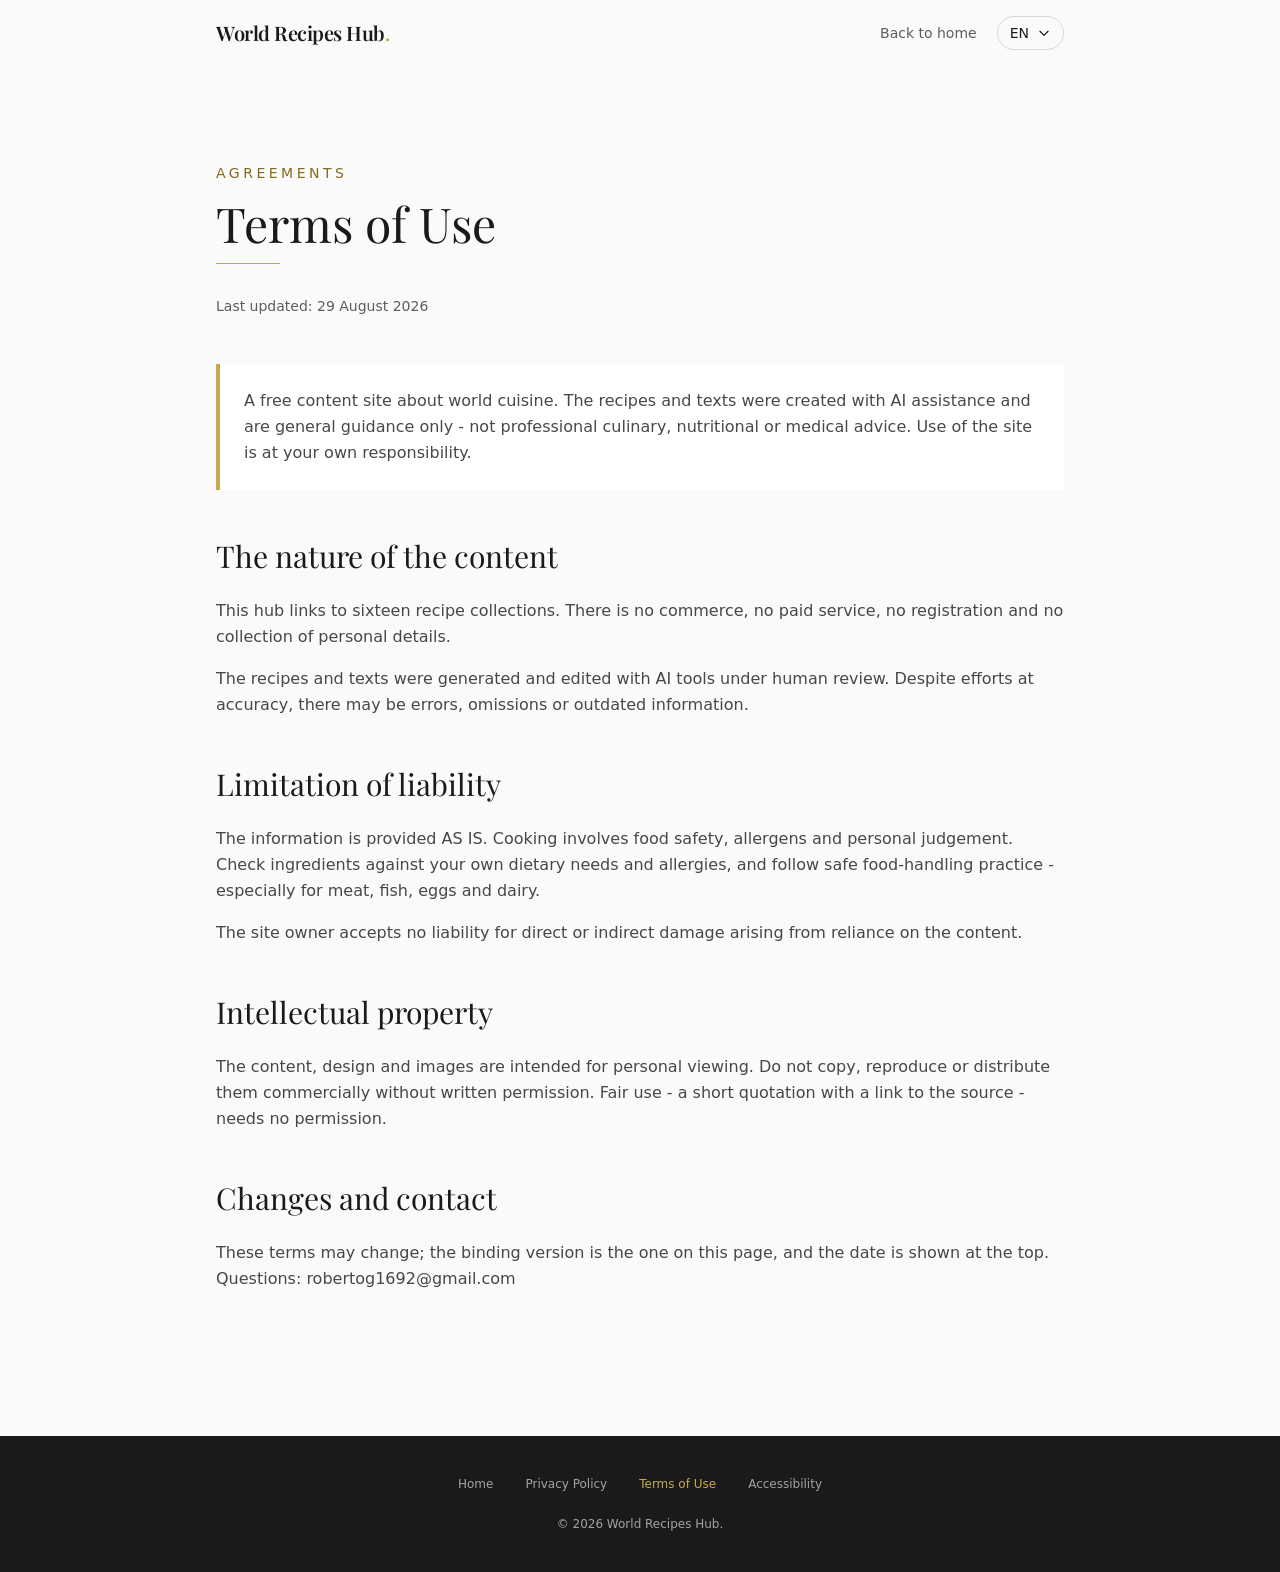
==== terms.html @ 7112a7c7 "feat: Israel joins the hub — 16 cuisines, wave 2 closed Co-Authored-By: Claude Opus 5 <noreply@anthr" ====
<!DOCTYPE html>
<html lang="en" dir="ltr">
<head>
    <meta charset="UTF-8">
    <meta name="viewport" content="width=device-width, initial-scale=1.0">
    <title>Terms of Use | World Recipes Hub</title>
    <meta name="description" content="The nature of the content, limits of liability and intellectual property.">
    <meta http-equiv="Content-Security-Policy" content="default-src 'self'; script-src 'self'; style-src 'self' 'unsafe-inline'; img-src 'self' data:; font-src 'self'; connect-src 'self'; base-uri 'self'; form-action 'self'">
    <meta name="referrer" content="strict-origin-when-cross-origin">
    <link rel="stylesheet" href="assets/css/tailwind.css">
    <link rel="stylesheet" href="assets/fonts/fonts.css">
    <link rel="stylesheet" href="assets/vendor/fontawesome/fontawesome.min.css">
    <link rel="stylesheet" href="assets/css/site.css">
</head>
<body class="bg-cream text-charcoal">

    <a href="#main" class="skip-link" data-en="Skip to main content" data-he="דלג לתוכן העיקרי">Skip to main content</a>

    <nav class="w-full bg-cream border-b border-warm-gray/60">
        <div class="max-w-4xl mx-auto px-6 py-4 flex items-center justify-between">
            <a href="index.html" class="font-display text-xl font-semibold tracking-tight">
                <span data-en="World Recipes Hub" data-he="מתכונים עולמיים">World Recipes Hub</span><span class="text-gold">.</span>
            </a>
            <div class="flex items-center gap-5">
                <a href="index.html" class="text-sm text-charcoal/70 hover:text-charcoal transition-colors" data-en="Back to home" data-he="חזרה לדף הבית">Back to home</a>
                <button id="langToggle" class="flex items-center gap-2 px-3 py-1.5 rounded-full border border-charcoal/15 hover:border-gold/60 transition-all text-sm font-medium">
                    <span id="langLabel">EN</span>
                    <svg class="w-3.5 h-3.5" fill="none" stroke="currentColor" viewBox="0 0 24 24" aria-hidden="true"><path stroke-linecap="round" stroke-linejoin="round" stroke-width="2" d="M19 9l-7 7-7-7"/></svg>
                </button>
            </div>
        </div>
    </nav>

    <main id="main" class="max-w-4xl mx-auto px-6 py-16 md:py-24">
        <p class="text-gold-text text-sm tracking-[0.25em] uppercase mb-4" data-en="Agreements" data-he="הסכמות">Agreements</p>
        <h1 class="font-display text-4xl md:text-5xl mb-4" data-en="Terms of Use" data-he="תנאי שימוש">Terms of Use</h1>
        <div class="w-16 h-px bg-gold mb-8"></div>
        <p class="text-charcoal/70 text-sm mb-12" data-en="Last updated: 29 August 2026" data-he="עודכן לאחרונה: 29 באוגוסט 2026">Last updated: 29 August 2026</p>
        <div class="bg-white border-s-4 border-gold p-6 mb-12">
            <p class="text-charcoal/80 leading-relaxed" data-en="A free content site about world cuisine. The recipes and texts were created with AI assistance and are general guidance only - not professional culinary, nutritional or medical advice. Use of the site is at your own responsibility." data-he="אתר תוכן חינמי על מטבחי העולם. המתכונים והטקסטים נוצרו בסיוע בינה מלאכותית והם מידע כללי בלבד — אינם ייעוץ קולינרי, תזונתי או רפואי מקצועי. השימוש באתר הוא באחריותך.">A free content site about world cuisine. The recipes and texts were created with AI assistance and are general guidance only - not professional culinary, nutritional or medical advice. Use of the site is at your own responsibility.</p>
        </div>
        <section class="mb-12">
            <h2 class="font-display text-2xl md:text-3xl mb-6" data-en="The nature of the content" data-he="אופי האתר והתוכן">The nature of the content</h2>
            <p class="text-charcoal/80 leading-relaxed mb-4" data-en="This hub links to sixteen recipe collections. There is no commerce, no paid service, no registration and no collection of personal details." data-he="הרכזת מקשרת לשישה-עשר אוספי מתכונים. אין באתר מכירה, שירות בתשלום, הרשמה או איסוף פרטים.">This hub links to sixteen recipe collections. There is no commerce, no paid service, no registration and no collection of personal details.</p>
            <p class="text-charcoal/80 leading-relaxed mb-4" data-en="The recipes and texts were generated and edited with AI tools under human review. Despite efforts at accuracy, there may be errors, omissions or outdated information." data-he="המתכונים והטקסטים נוצרו ונערכו בסיוע כלי בינה מלאכותית, בבקרה אנושית. למרות מאמצי הדיוק, ייתכנו אי-דיוקים, השמטות או מידע שאינו מעודכן.">The recipes and texts were generated and edited with AI tools under human review. Despite efforts at accuracy, there may be errors, omissions or outdated information.</p>
        </section>
        <section class="mb-12">
            <h2 class="font-display text-2xl md:text-3xl mb-6" data-en="Limitation of liability" data-he="הגבלת אחריות">Limitation of liability</h2>
            <p class="text-charcoal/80 leading-relaxed mb-4" data-en="The information is provided AS IS. Cooking involves food safety, allergens and personal judgement. Check ingredients against your own dietary needs and allergies, and follow safe food-handling practice - especially for meat, fish, eggs and dairy." data-he="המידע ניתן כמות שהוא (AS IS). בישול כרוך בבטיחות מזון, באלרגנים ובשיקול דעת אישי. יש לבדוק את הרכיבים מול הצרכים התזונתיים והאלרגיות שלך, ולפעול לפי כללי בטיחות מזון — במיוחד בבשר, דגים, ביצים ומוצרי חלב.">The information is provided AS IS. Cooking involves food safety, allergens and personal judgement. Check ingredients against your own dietary needs and allergies, and follow safe food-handling practice - especially for meat, fish, eggs and dairy.</p>
            <p class="text-charcoal/80 leading-relaxed mb-4" data-en="The site owner accepts no liability for direct or indirect damage arising from reliance on the content." data-he="בעל האתר לא יישא באחריות לנזק ישיר או עקיף שייגרם כתוצאה מהסתמכות על תוכן האתר.">The site owner accepts no liability for direct or indirect damage arising from reliance on the content.</p>
        </section>
        <section class="mb-12">
            <h2 class="font-display text-2xl md:text-3xl mb-6" data-en="Intellectual property" data-he="קניין רוחני">Intellectual property</h2>
            <p class="text-charcoal/80 leading-relaxed mb-4" data-en="The content, design and images are intended for personal viewing. Do not copy, reproduce or distribute them commercially without written permission. Fair use - a short quotation with a link to the source - needs no permission." data-he="התוכן, העיצוב והתמונות מיועדים לצפייה אישית. אין להעתיק, לשכפל או להפיץ אותם לשימוש מסחרי ללא אישור בכתב. לשימוש הוגן — ציטוט קצר עם קישור למקור — אין צורך באישור.">The content, design and images are intended for personal viewing. Do not copy, reproduce or distribute them commercially without written permission. Fair use - a short quotation with a link to the source - needs no permission.</p>
        </section>
        <section class="mb-12">
            <h2 class="font-display text-2xl md:text-3xl mb-6" data-en="Changes and contact" data-he="שינויים ויצירת קשר">Changes and contact</h2>
            <p class="text-charcoal/80 leading-relaxed mb-4" data-en="These terms may change; the binding version is the one on this page, and the date is shown at the top. Questions: robertog1692@gmail.com" data-he="התנאים עשויים להשתנות; הגרסה המחייבת היא זו שבעמוד, ותאריך העדכון מצוין בראשו. לשאלות: robertog1692@gmail.com">These terms may change; the binding version is the one on this page, and the date is shown at the top. Questions: robertog1692@gmail.com</p>
        </section>
    </main>

    <footer class="py-10 px-6 bg-charcoal text-white">
        <div class="max-w-4xl mx-auto text-center">
            <div class="flex flex-wrap justify-center gap-x-8 gap-y-3 mb-6">
                <a href="index.html" class="text-white/60 hover:text-gold text-xs transition-colors" data-en="Home" data-he="דף הבית">Home</a>
                <a href="privacy.html" class="text-white/60 hover:text-gold text-xs transition-colors" data-en="Privacy Policy" data-he="מדיניות פרטיות">Privacy Policy</a>
                <a href="terms.html" class="text-gold text-xs transition-colors" data-en="Terms of Use" data-he="תנאי שימוש">Terms of Use</a>
                <a href="accessibility.html" class="text-white/60 hover:text-gold text-xs transition-colors" data-en="Accessibility" data-he="הצהרת נגישות">Accessibility</a>
            </div>
            <p class="text-white/60 text-xs">&copy; 2026 World Recipes Hub.</p>
        </div>
    </footer>

    <script src="assets/js/main.js"></script>
</body>
</html>
---- assets/fonts/fonts.css ----
@font-face{font-family:'Heebo';font-style:normal;font-weight:300;font-display:swap;src:url('heebo-300-normal-hebrew.woff2') format('woff2');unicode-range:U+0307-0308, U+0590-05FF, U+200C-2010, U+20AA, U+25CC, U+FB1D-FB4F;}
@font-face{font-family:'Heebo';font-style:normal;font-weight:300;font-display:swap;src:url('heebo-300-normal-latin-ext.woff2') format('woff2');unicode-range:U+0100-02BA, U+02BD-02C5, U+02C7-02CC, U+02CE-02D7, U+02DD-02FF, U+0304, U+0308, U+0329, U+1D00-1DBF, U+1E00-1E9F, U+1EF2-1EFF, U+2020, U+20A0-20AB, U+20AD-20C0, U+2113, U+2C60-2C7F, U+A720-A7FF;}
@font-face{font-family:'Heebo';font-style:normal;font-weight:300;font-display:swap;src:url('heebo-300-normal-latin.woff2') format('woff2');unicode-range:U+0000-00FF, U+0131, U+0152-0153, U+02BB-02BC, U+02C6, U+02DA, U+02DC, U+0304, U+0308, U+0329, U+2000-206F, U+20AC, U+2122, U+2191, U+2193, U+2212, U+2215, U+FEFF, U+FFFD;}
@font-face{font-family:'Heebo';font-style:normal;font-weight:400;font-display:swap;src:url('heebo-400-normal-hebrew.woff2') format('woff2');unicode-range:U+0307-0308, U+0590-05FF, U+200C-2010, U+20AA, U+25CC, U+FB1D-FB4F;}
@font-face{font-family:'Heebo';font-style:normal;font-weight:400;font-display:swap;src:url('heebo-400-normal-latin-ext.woff2') format('woff2');unicode-range:U+0100-02BA, U+02BD-02C5, U+02C7-02CC, U+02CE-02D7, U+02DD-02FF, U+0304, U+0308, U+0329, U+1D00-1DBF, U+1E00-1E9F, U+1EF2-1EFF, U+2020, U+20A0-20AB, U+20AD-20C0, U+2113, U+2C60-2C7F, U+A720-A7FF;}
@font-face{font-family:'Heebo';font-style:normal;font-weight:400;font-display:swap;src:url('heebo-400-normal-latin.woff2') format('woff2');unicode-range:U+0000-00FF, U+0131, U+0152-0153, U+02BB-02BC, U+02C6, U+02DA, U+02DC, U+0304, U+0308, U+0329, U+2000-206F, U+20AC, U+2122, U+2191, U+2193, U+2212, U+2215, U+FEFF, U+FFFD;}
@font-face{font-family:'Heebo';font-style:normal;font-weight:500;font-display:swap;src:url('heebo-500-normal-hebrew.woff2') format('woff2');unicode-range:U+0307-0308, U+0590-05FF, U+200C-2010, U+20AA, U+25CC, U+FB1D-FB4F;}
@font-face{font-family:'Heebo';font-style:normal;font-weight:500;font-display:swap;src:url('heebo-500-normal-latin-ext.woff2') format('woff2');unicode-range:U+0100-02BA, U+02BD-02C5, U+02C7-02CC, U+02CE-02D7, U+02DD-02FF, U+0304, U+0308, U+0329, U+1D00-1DBF, U+1E00-1E9F, U+1EF2-1EFF, U+2020, U+20A0-20AB, U+20AD-20C0, U+2113, U+2C60-2C7F, U+A720-A7FF;}
@font-face{font-family:'Heebo';font-style:normal;font-weight:500;font-display:swap;src:url('heebo-500-normal-latin.woff2') format('woff2');unicode-range:U+0000-00FF, U+0131, U+0152-0153, U+02BB-02BC, U+02C6, U+02DA, U+02DC, U+0304, U+0308, U+0329, U+2000-206F, U+20AC, U+2122, U+2191, U+2193, U+2212, U+2215, U+FEFF, U+FFFD;}
@font-face{font-family:'Heebo';font-style:normal;font-weight:600;font-display:swap;src:url('heebo-600-normal-hebrew.woff2') format('woff2');unicode-range:U+0307-0308, U+0590-05FF, U+200C-2010, U+20AA, U+25CC, U+FB1D-FB4F;}
@font-face{font-family:'Heebo';font-style:normal;font-weight:600;font-display:swap;src:url('heebo-600-normal-latin-ext.woff2') format('woff2');unicode-range:U+0100-02BA, U+02BD-02C5, U+02C7-02CC, U+02CE-02D7, U+02DD-02FF, U+0304, U+0308, U+0329, U+1D00-1DBF, U+1E00-1E9F, U+1EF2-1EFF, U+2020, U+20A0-20AB, U+20AD-20C0, U+2113, U+2C60-2C7F, U+A720-A7FF;}
@font-face{font-family:'Heebo';font-style:normal;font-weight:600;font-display:swap;src:url('heebo-600-normal-latin.woff2') format('woff2');unicode-range:U+0000-00FF, U+0131, U+0152-0153, U+02BB-02BC, U+02C6, U+02DA, U+02DC, U+0304, U+0308, U+0329, U+2000-206F, U+20AC, U+2122, U+2191, U+2193, U+2212, U+2215, U+FEFF, U+FFFD;}
@font-face{font-family:'Heebo';font-style:normal;font-weight:700;font-display:swap;src:url('heebo-700-normal-hebrew.woff2') format('woff2');unicode-range:U+0307-0308, U+0590-05FF, U+200C-2010, U+20AA, U+25CC, U+FB1D-FB4F;}
@font-face{font-family:'Heebo';font-style:normal;font-weight:700;font-display:swap;src:url('heebo-700-normal-latin-ext.woff2') format('woff2');unicode-range:U+0100-02BA, U+02BD-02C5, U+02C7-02CC, U+02CE-02D7, U+02DD-02FF, U+0304, U+0308, U+0329, U+1D00-1DBF, U+1E00-1E9F, U+1EF2-1EFF, U+2020, U+20A0-20AB, U+20AD-20C0, U+2113, U+2C60-2C7F, U+A720-A7FF;}
@font-face{font-family:'Heebo';font-style:normal;font-weight:700;font-display:swap;src:url('heebo-700-normal-latin.woff2') format('woff2');unicode-range:U+0000-00FF, U+0131, U+0152-0153, U+02BB-02BC, U+02C6, U+02DA, U+02DC, U+0304, U+0308, U+0329, U+2000-206F, U+20AC, U+2122, U+2191, U+2193, U+2212, U+2215, U+FEFF, U+FFFD;}
@font-face{font-family:'Playfair Display';font-style:normal;font-weight:400;font-display:swap;src:url('playfair-display-400-normal-latin-ext.woff2') format('woff2');unicode-range:U+0100-02BA, U+02BD-02C5, U+02C7-02CC, U+02CE-02D7, U+02DD-02FF, U+0304, U+0308, U+0329, U+1D00-1DBF, U+1E00-1E9F, U+1EF2-1EFF, U+2020, U+20A0-20AB, U+20AD-20C0, U+2113, U+2C60-2C7F, U+A720-A7FF;}
@font-face{font-family:'Playfair Display';font-style:normal;font-weight:400;font-display:swap;src:url('playfair-display-400-normal-latin.woff2') format('woff2');unicode-range:U+0000-00FF, U+0131, U+0152-0153, U+02BB-02BC, U+02C6, U+02DA, U+02DC, U+0304, U+0308, U+0329, U+2000-206F, U+20AC, U+2122, U+2191, U+2193, U+2212, U+2215, U+FEFF, U+FFFD;}
@font-face{font-family:'Playfair Display';font-style:normal;font-weight:500;font-display:swap;src:url('playfair-display-500-normal-latin-ext.woff2') format('woff2');unicode-range:U+0100-02BA, U+02BD-02C5, U+02C7-02CC, U+02CE-02D7, U+02DD-02FF, U+0304, U+0308, U+0329, U+1D00-1DBF, U+1E00-1E9F, U+1EF2-1EFF, U+2020, U+20A0-20AB, U+20AD-20C0, U+2113, U+2C60-2C7F, U+A720-A7FF;}
@font-face{font-family:'Playfair Display';font-style:normal;font-weight:500;font-display:swap;src:url('playfair-display-500-normal-latin.woff2') format('woff2');unicode-range:U+0000-00FF, U+0131, U+0152-0153, U+02BB-02BC, U+02C6, U+02DA, U+02DC, U+0304, U+0308, U+0329, U+2000-206F, U+20AC, U+2122, U+2191, U+2193, U+2212, U+2215, U+FEFF, U+FFFD;}
@font-face{font-family:'Playfair Display';font-style:normal;font-weight:600;font-display:swap;src:url('playfair-display-600-normal-latin-ext.woff2') format('woff2');unicode-range:U+0100-02BA, U+02BD-02C5, U+02C7-02CC, U+02CE-02D7, U+02DD-02FF, U+0304, U+0308, U+0329, U+1D00-1DBF, U+1E00-1E9F, U+1EF2-1EFF, U+2020, U+20A0-20AB, U+20AD-20C0, U+2113, U+2C60-2C7F, U+A720-A7FF;}
@font-face{font-family:'Playfair Display';font-style:normal;font-weight:600;font-display:swap;src:url('playfair-display-600-normal-latin.woff2') format('woff2');unicode-range:U+0000-00FF, U+0131, U+0152-0153, U+02BB-02BC, U+02C6, U+02DA, U+02DC, U+0304, U+0308, U+0329, U+2000-206F, U+20AC, U+2122, U+2191, U+2193, U+2212, U+2215, U+FEFF, U+FFFD;}
@font-face{font-family:'Playfair Display';font-style:normal;font-weight:700;font-display:swap;src:url('playfair-display-700-normal-latin-ext.woff2') format('woff2');unicode-range:U+0100-02BA, U+02BD-02C5, U+02C7-02CC, U+02CE-02D7, U+02DD-02FF, U+0304, U+0308, U+0329, U+1D00-1DBF, U+1E00-1E9F, U+1EF2-1EFF, U+2020, U+20A0-20AB, U+20AD-20C0, U+2113, U+2C60-2C7F, U+A720-A7FF;}
@font-face{font-family:'Playfair Display';font-style:normal;font-weight:700;font-display:swap;src:url('playfair-display-700-normal-latin.woff2') format('woff2');unicode-range:U+0000-00FF, U+0131, U+0152-0153, U+02BB-02BC, U+02C6, U+02DA, U+02DC, U+0304, U+0308, U+0329, U+2000-206F, U+20AC, U+2122, U+2191, U+2193, U+2212, U+2215, U+FEFF, U+FFFD;}
---- assets/css/site.css ----
[dir="rtl"] { font-family: 'Heebo', sans-serif; }
        [dir="rtl"] .font-display { font-family: 'Playfair Display', serif; }

        .card-hover { transition: all 0.5s cubic-bezier(0.4, 0, 0.2, 1); }
        .card-hover:hover { transform: translateY(-8px); }
        .card-hover:hover .card-overlay { opacity: 0.4; }
        .card-hover:hover .card-cta { opacity: 1; transform: translateY(0); }

        .card-overlay { transition: opacity 0.5s ease; }
        .card-cta { opacity: 0; transform: translateY(10px); transition: all 0.4s ease 0.1s; }

        .fade-in { opacity: 0; transform: translateY(30px); transition: all 0.8s cubic-bezier(0.4, 0, 0.2, 1); }
        .fade-in.visible { opacity: 1; transform: translateY(0); }

        .gold-line { background: linear-gradient(90deg, transparent, #C9A84C, transparent); }

        .badge-pulse { animation: pulse-gold 2s infinite; }
        @keyframes pulse-gold {
            0%, 100% { box-shadow: 0 0 0 0 rgba(201, 168, 76, 0.4); }
            50% { box-shadow: 0 0 0 8px rgba(201, 168, 76, 0); }
        }

        .hero-bg {
            background-image: url('../../images/hero-kitchen.jpg');
            background-size: cover;
            background-position: center;
        }

/* ============================================================
   Accessibility & compliance additions (29.08.2026)
   ============================================================ */

/* Skip to main content - visible only on keyboard focus.
   Anchored with logical properties so it lands correctly in both
   LTR (English) and RTL (Hebrew) without a separate rule. */
.skip-link {
    position: absolute;
    top: -100px;
    inset-inline-start: 1rem;
    z-index: 100;
    background: #C9A84C;
    color: #1A1A1A;
    padding: 0.75rem 1.5rem;
    font-weight: 600;
    border-radius: 0.25rem;
    transition: top 0.2s ease-in-out;
}
.skip-link:focus { top: 1rem; }

a:focus-visible,
button:focus-visible,
[tabindex]:focus-visible {
    outline: 3px solid #C9A84C;
    outline-offset: 3px;
    border-radius: 2px;
}
@supports not selector(:focus-visible) {
    a:focus, button:focus { outline: 3px solid #C9A84C; outline-offset: 3px; }
}

/* WCAG 2.3.3 - honour a reduced-motion preference */
@media (prefers-reduced-motion: reduce) {
    *, *::before, *::after {
        animation-duration: 0.01ms !important;
        animation-iteration-count: 1 !important;
        transition-duration: 0.01ms !important;
        scroll-behavior: auto !important;
    }
    .fade-in { opacity: 1 !important; transform: none !important; }
    .card-hover:hover { transform: none !important; }
}

/* Screen-reader-only helper for table captions etc. */
.sr-only-c {
    position: absolute; width: 1px; height: 1px;
    padding: 0; margin: -1px; overflow: hidden;
    clip: rect(0,0,0,0); white-space: nowrap; border: 0;
}
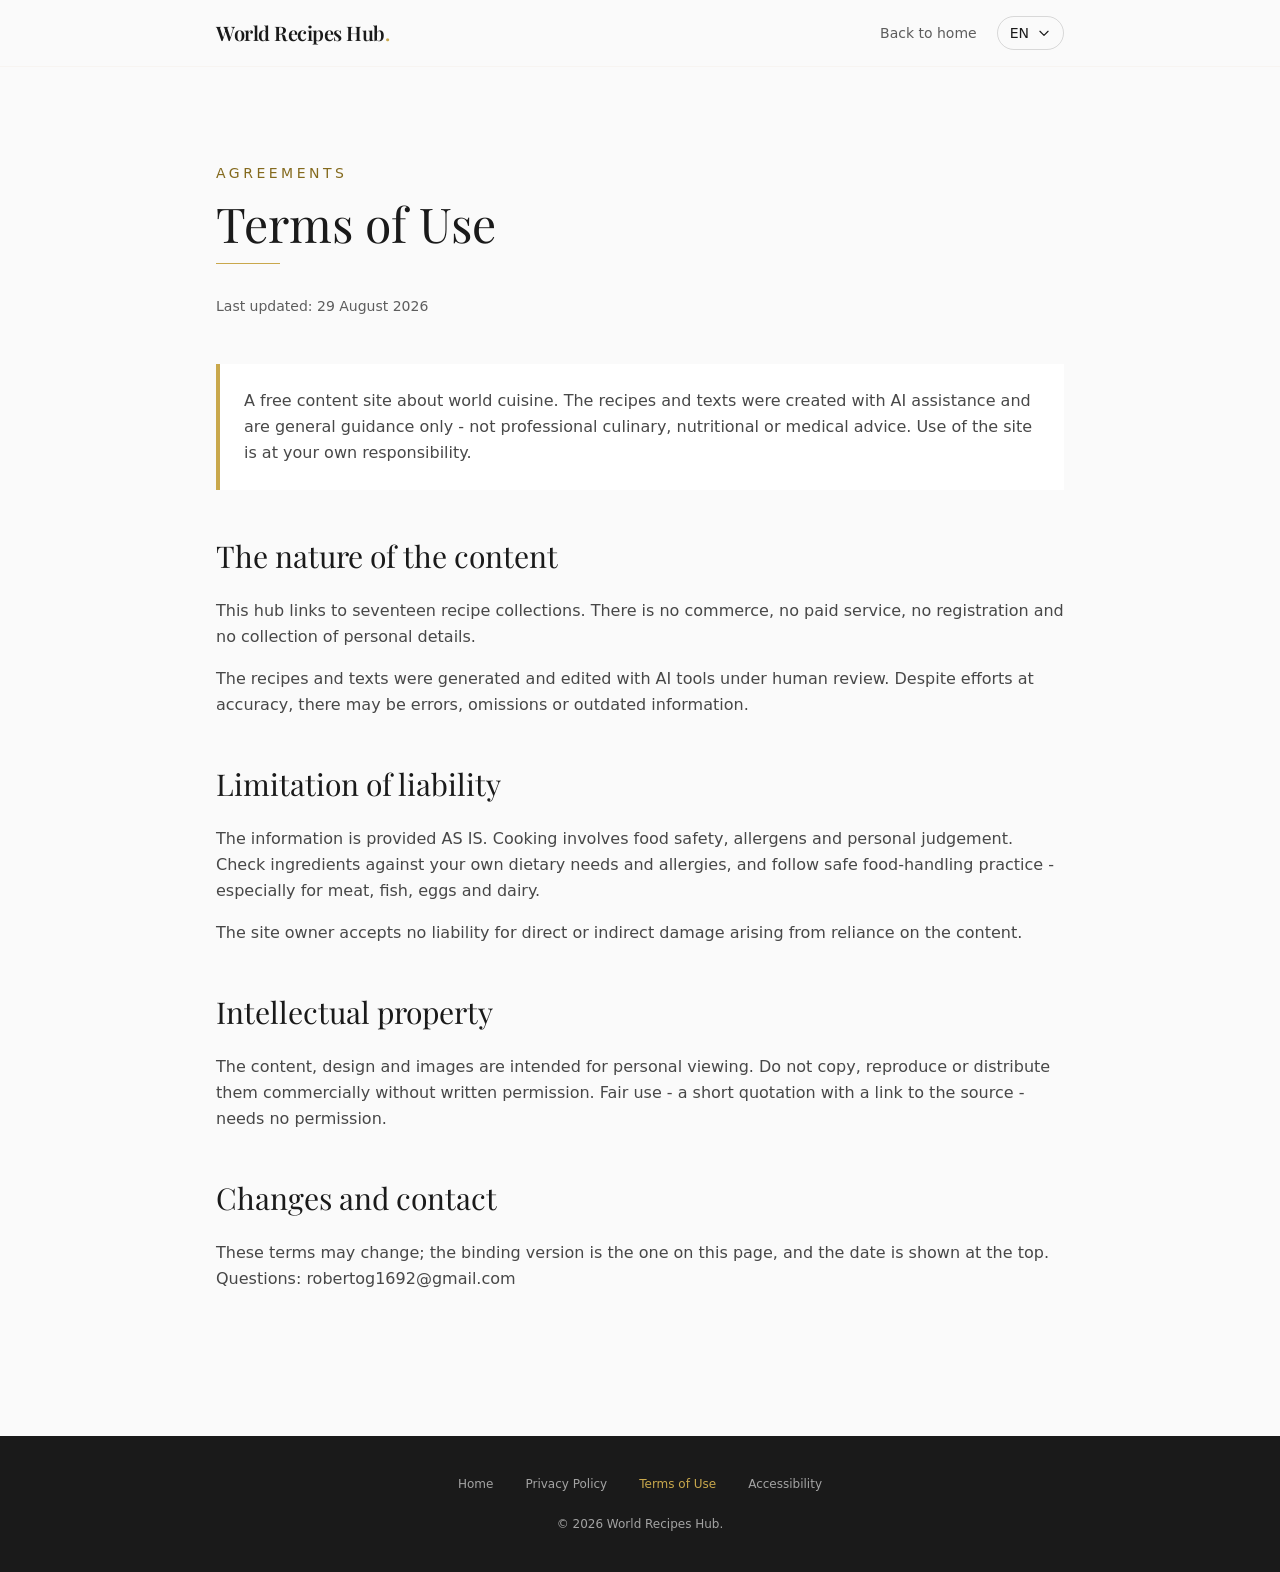
==== commit d5482d28: "feat: Tunisia joins the hub — 17 cuisines, wave 3 opens Co-Authored-By: Claude Opus 5 <noreply@anthr" ====
--- a/terms.html
+++ b/terms.html
@@ -41,7 +41,7 @@
         </div>
         <section class="mb-12">
             <h2 class="font-display text-2xl md:text-3xl mb-6" data-en="The nature of the content" data-he="אופי האתר והתוכן">The nature of the content</h2>
-            <p class="text-charcoal/80 leading-relaxed mb-4" data-en="This hub links to sixteen recipe collections. There is no commerce, no paid service, no registration and no collection of personal details." data-he="הרכזת מקשרת לשישה-עשר אוספי מתכונים. אין באתר מכירה, שירות בתשלום, הרשמה או איסוף פרטים.">This hub links to sixteen recipe collections. There is no commerce, no paid service, no registration and no collection of personal details.</p>
+            <p class="text-charcoal/80 leading-relaxed mb-4" data-en="This hub links to seventeen recipe collections. There is no commerce, no paid service, no registration and no collection of personal details." data-he="הרכזת מקשרת לשבעה-עשר אוספי מתכונים. אין באתר מכירה, שירות בתשלום, הרשמה או איסוף פרטים.">This hub links to seventeen recipe collections. There is no commerce, no paid service, no registration and no collection of personal details.</p>
             <p class="text-charcoal/80 leading-relaxed mb-4" data-en="The recipes and texts were generated and edited with AI tools under human review. Despite efforts at accuracy, there may be errors, omissions or outdated information." data-he="המתכונים והטקסטים נוצרו ונערכו בסיוע כלי בינה מלאכותית, בבקרה אנושית. למרות מאמצי הדיוק, ייתכנו אי-דיוקים, השמטות או מידע שאינו מעודכן.">The recipes and texts were generated and edited with AI tools under human review. Despite efforts at accuracy, there may be errors, omissions or outdated information.</p>
         </section>
         <section class="mb-12">
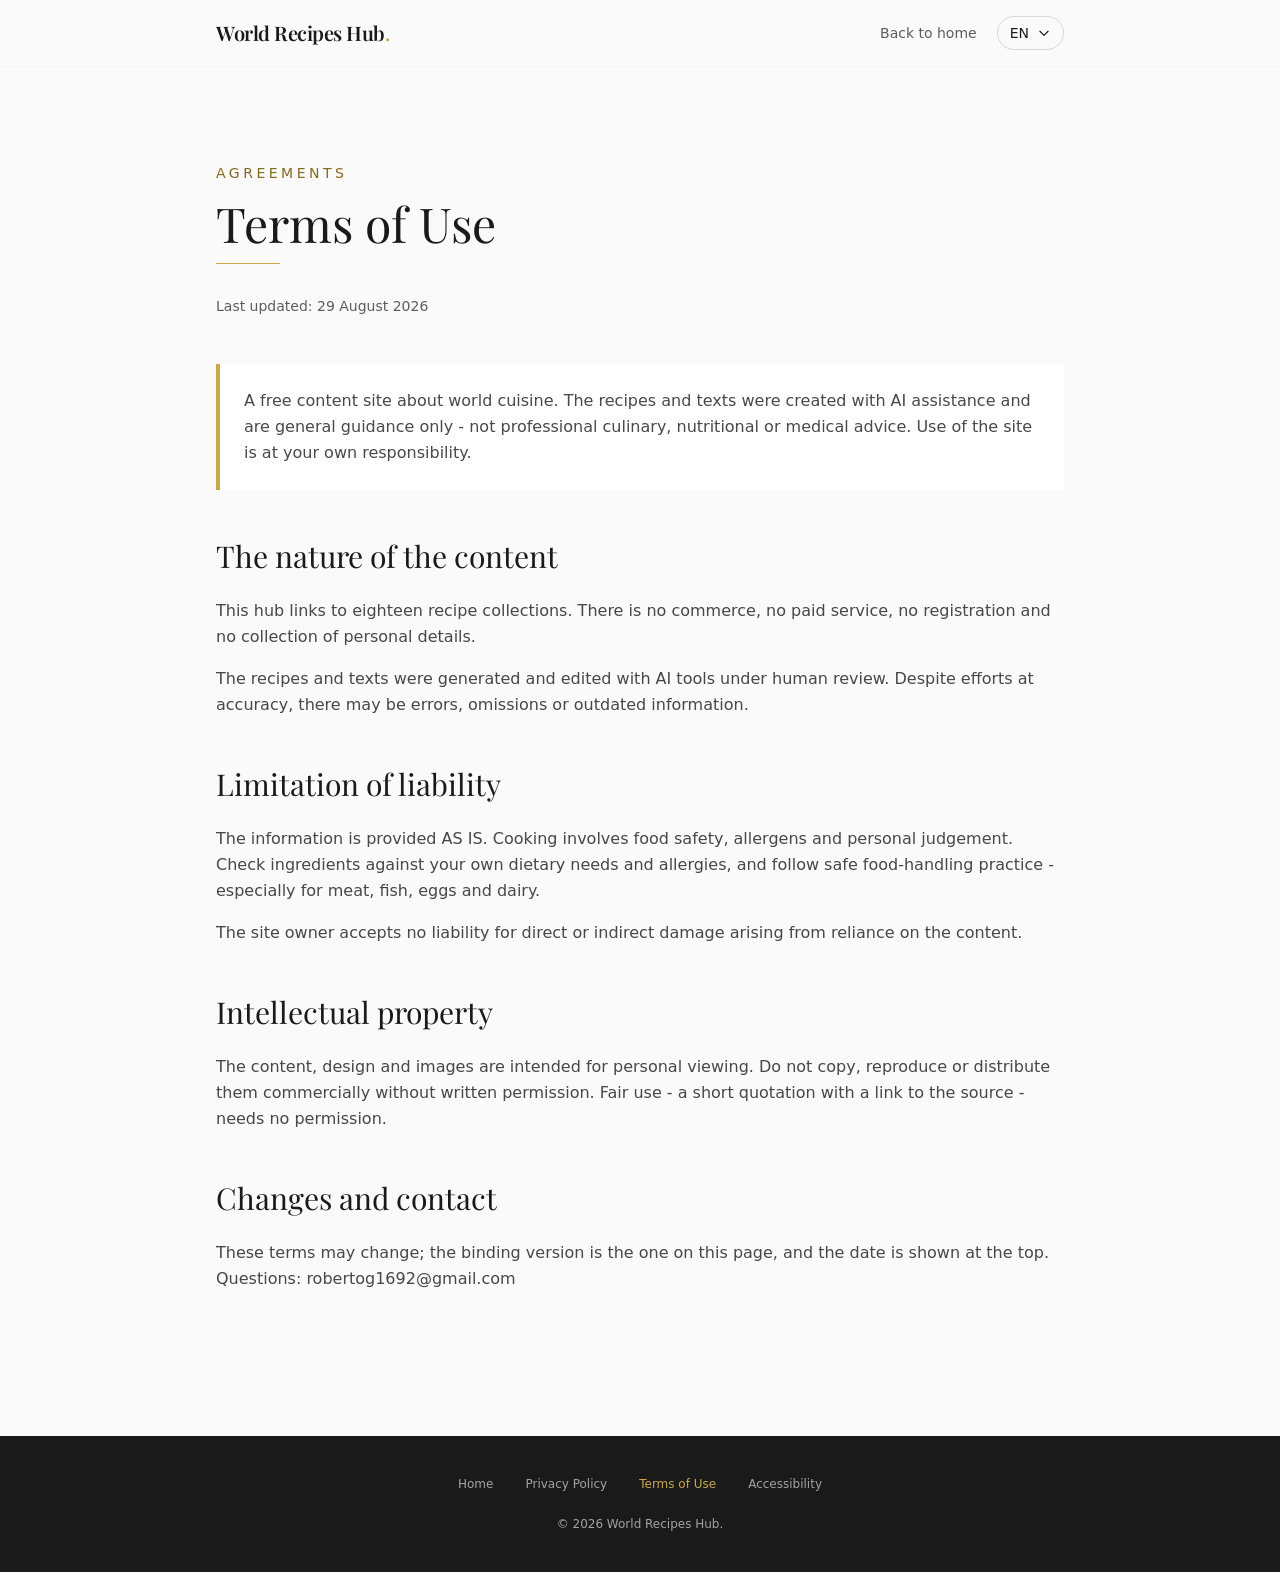
==== commit 3fc620a3: "feat: Algeria joins the hub — 18 cuisines Co-Authored-By: Claude Opus 5 <noreply@anthropic.com>" ====
--- a/terms.html
+++ b/terms.html
@@ -41,7 +41,7 @@
         </div>
         <section class="mb-12">
             <h2 class="font-display text-2xl md:text-3xl mb-6" data-en="The nature of the content" data-he="אופי האתר והתוכן">The nature of the content</h2>
-            <p class="text-charcoal/80 leading-relaxed mb-4" data-en="This hub links to seventeen recipe collections. There is no commerce, no paid service, no registration and no collection of personal details." data-he="הרכזת מקשרת לשבעה-עשר אוספי מתכונים. אין באתר מכירה, שירות בתשלום, הרשמה או איסוף פרטים.">This hub links to seventeen recipe collections. There is no commerce, no paid service, no registration and no collection of personal details.</p>
+            <p class="text-charcoal/80 leading-relaxed mb-4" data-en="This hub links to eighteen recipe collections. There is no commerce, no paid service, no registration and no collection of personal details." data-he="הרכזת מקשרת לשמונה-עשר אוספי מתכונים. אין באתר מכירה, שירות בתשלום, הרשמה או איסוף פרטים.">This hub links to eighteen recipe collections. There is no commerce, no paid service, no registration and no collection of personal details.</p>
             <p class="text-charcoal/80 leading-relaxed mb-4" data-en="The recipes and texts were generated and edited with AI tools under human review. Despite efforts at accuracy, there may be errors, omissions or outdated information." data-he="המתכונים והטקסטים נוצרו ונערכו בסיוע כלי בינה מלאכותית, בבקרה אנושית. למרות מאמצי הדיוק, ייתכנו אי-דיוקים, השמטות או מידע שאינו מעודכן.">The recipes and texts were generated and edited with AI tools under human review. Despite efforts at accuracy, there may be errors, omissions or outdated information.</p>
         </section>
         <section class="mb-12">
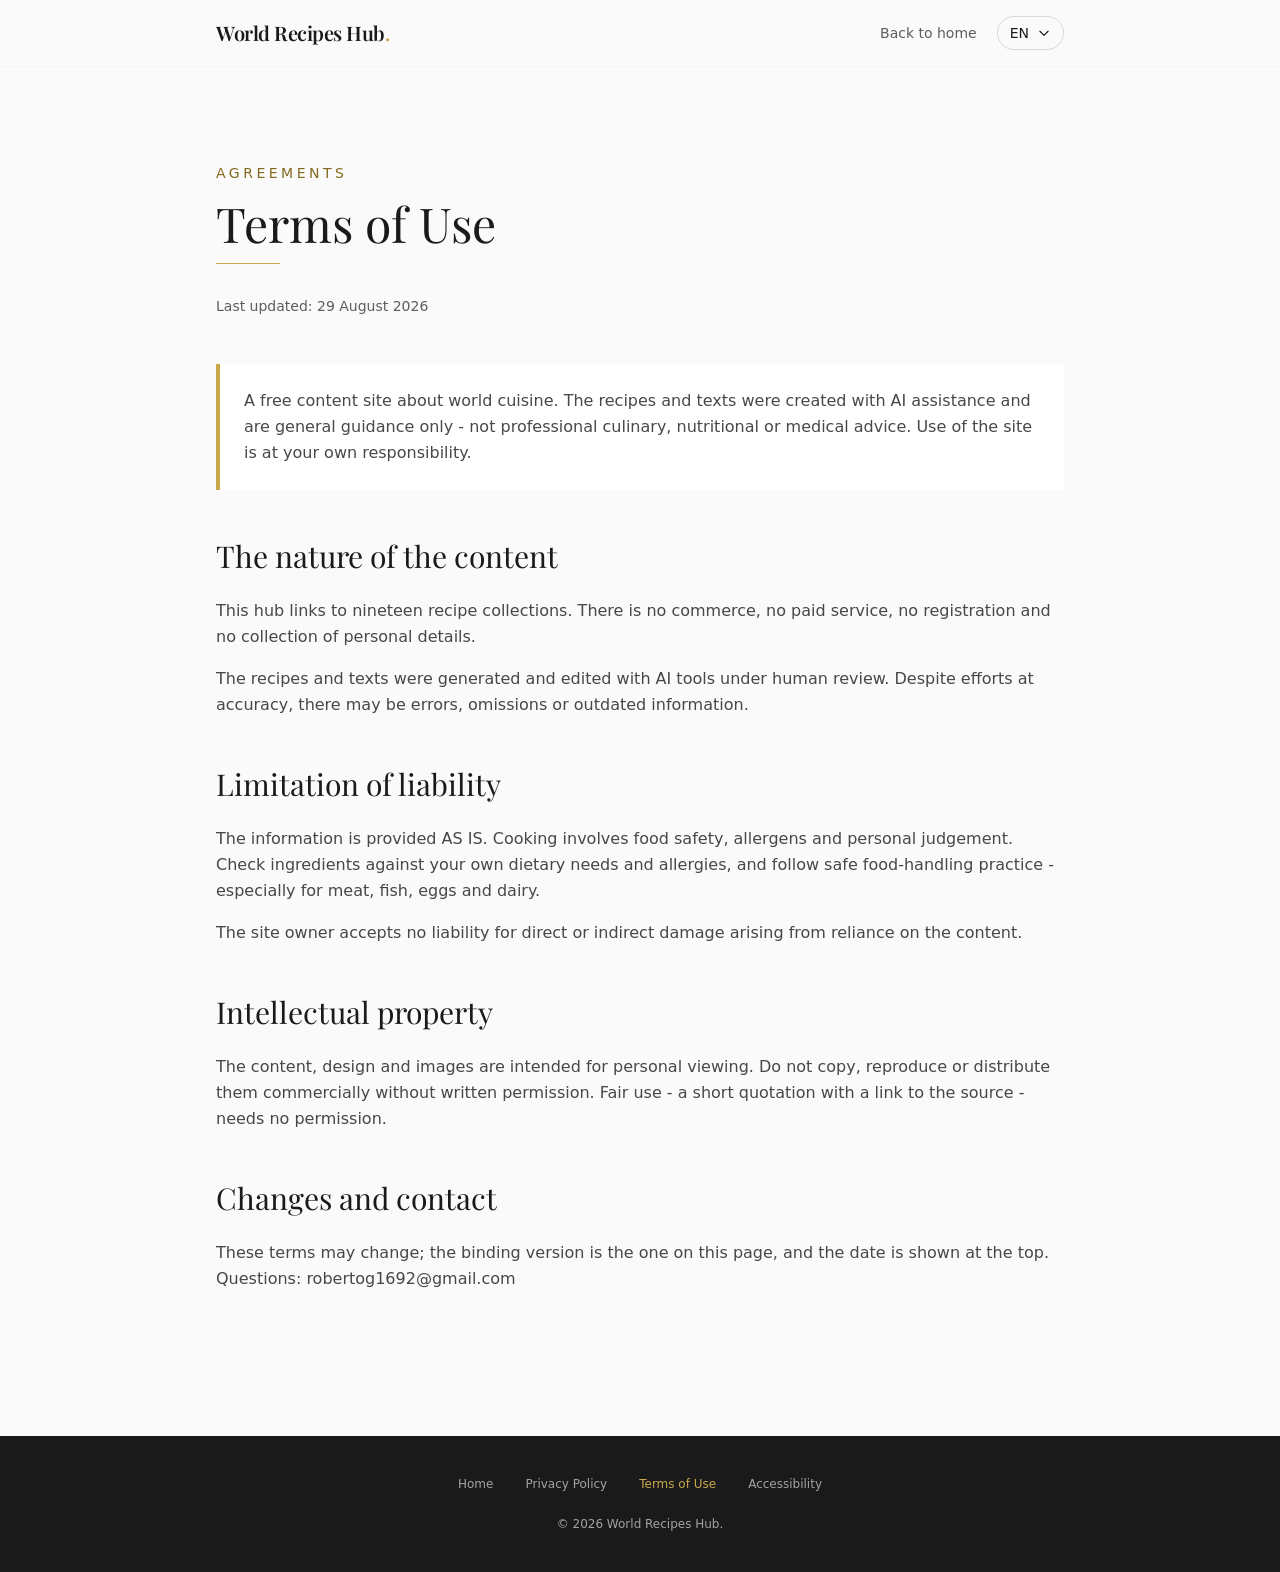
==== commit dd8ef63f: "feat: Libya joins the hub — 19 cuisines, wave 3 closed Co-Authored-By: Claude Opus 5 <noreply@anthro" ====
--- a/terms.html
+++ b/terms.html
@@ -41,7 +41,7 @@
         </div>
         <section class="mb-12">
             <h2 class="font-display text-2xl md:text-3xl mb-6" data-en="The nature of the content" data-he="אופי האתר והתוכן">The nature of the content</h2>
-            <p class="text-charcoal/80 leading-relaxed mb-4" data-en="This hub links to eighteen recipe collections. There is no commerce, no paid service, no registration and no collection of personal details." data-he="הרכזת מקשרת לשמונה-עשר אוספי מתכונים. אין באתר מכירה, שירות בתשלום, הרשמה או איסוף פרטים.">This hub links to eighteen recipe collections. There is no commerce, no paid service, no registration and no collection of personal details.</p>
+            <p class="text-charcoal/80 leading-relaxed mb-4" data-en="This hub links to nineteen recipe collections. There is no commerce, no paid service, no registration and no collection of personal details." data-he="הרכזת מקשרת לתשעה-עשר אוספי מתכונים. אין באתר מכירה, שירות בתשלום, הרשמה או איסוף פרטים.">This hub links to nineteen recipe collections. There is no commerce, no paid service, no registration and no collection of personal details.</p>
             <p class="text-charcoal/80 leading-relaxed mb-4" data-en="The recipes and texts were generated and edited with AI tools under human review. Despite efforts at accuracy, there may be errors, omissions or outdated information." data-he="המתכונים והטקסטים נוצרו ונערכו בסיוע כלי בינה מלאכותית, בבקרה אנושית. למרות מאמצי הדיוק, ייתכנו אי-דיוקים, השמטות או מידע שאינו מעודכן.">The recipes and texts were generated and edited with AI tools under human review. Despite efforts at accuracy, there may be errors, omissions or outdated information.</p>
         </section>
         <section class="mb-12">
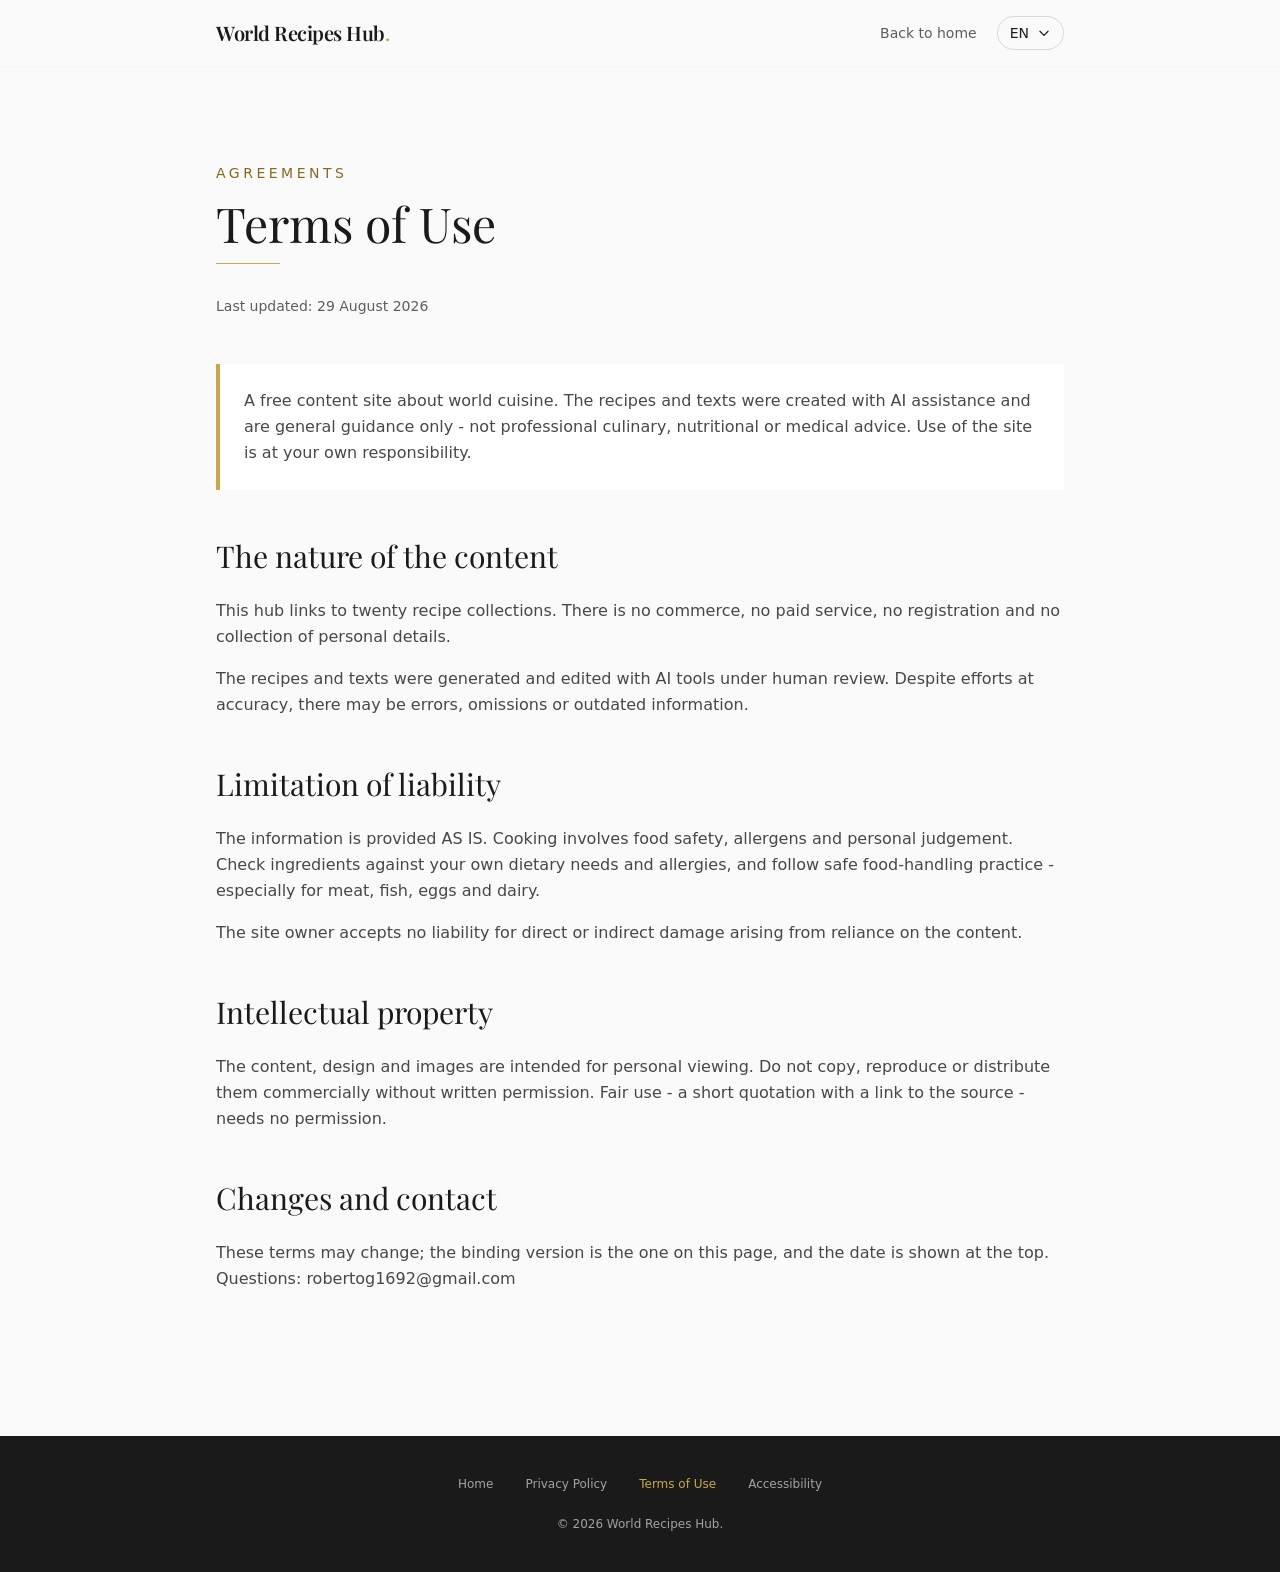
==== commit 6caa9454: "feat: Hungary joins the hub — 20 cuisines, 1,000+ recipes Co-Authored-By: Claude Opus 5 <noreply@ant" ====
--- a/terms.html
+++ b/terms.html
@@ -41,7 +41,7 @@
         </div>
         <section class="mb-12">
             <h2 class="font-display text-2xl md:text-3xl mb-6" data-en="The nature of the content" data-he="אופי האתר והתוכן">The nature of the content</h2>
-            <p class="text-charcoal/80 leading-relaxed mb-4" data-en="This hub links to nineteen recipe collections. There is no commerce, no paid service, no registration and no collection of personal details." data-he="הרכזת מקשרת לתשעה-עשר אוספי מתכונים. אין באתר מכירה, שירות בתשלום, הרשמה או איסוף פרטים.">This hub links to nineteen recipe collections. There is no commerce, no paid service, no registration and no collection of personal details.</p>
+            <p class="text-charcoal/80 leading-relaxed mb-4" data-en="This hub links to twenty recipe collections. There is no commerce, no paid service, no registration and no collection of personal details." data-he="הרכזת מקשרת לעשרים אוספי מתכונים. אין באתר מכירה, שירות בתשלום, הרשמה או איסוף פרטים.">This hub links to twenty recipe collections. There is no commerce, no paid service, no registration and no collection of personal details.</p>
             <p class="text-charcoal/80 leading-relaxed mb-4" data-en="The recipes and texts were generated and edited with AI tools under human review. Despite efforts at accuracy, there may be errors, omissions or outdated information." data-he="המתכונים והטקסטים נוצרו ונערכו בסיוע כלי בינה מלאכותית, בבקרה אנושית. למרות מאמצי הדיוק, ייתכנו אי-דיוקים, השמטות או מידע שאינו מעודכן.">The recipes and texts were generated and edited with AI tools under human review. Despite efforts at accuracy, there may be errors, omissions or outdated information.</p>
         </section>
         <section class="mb-12">
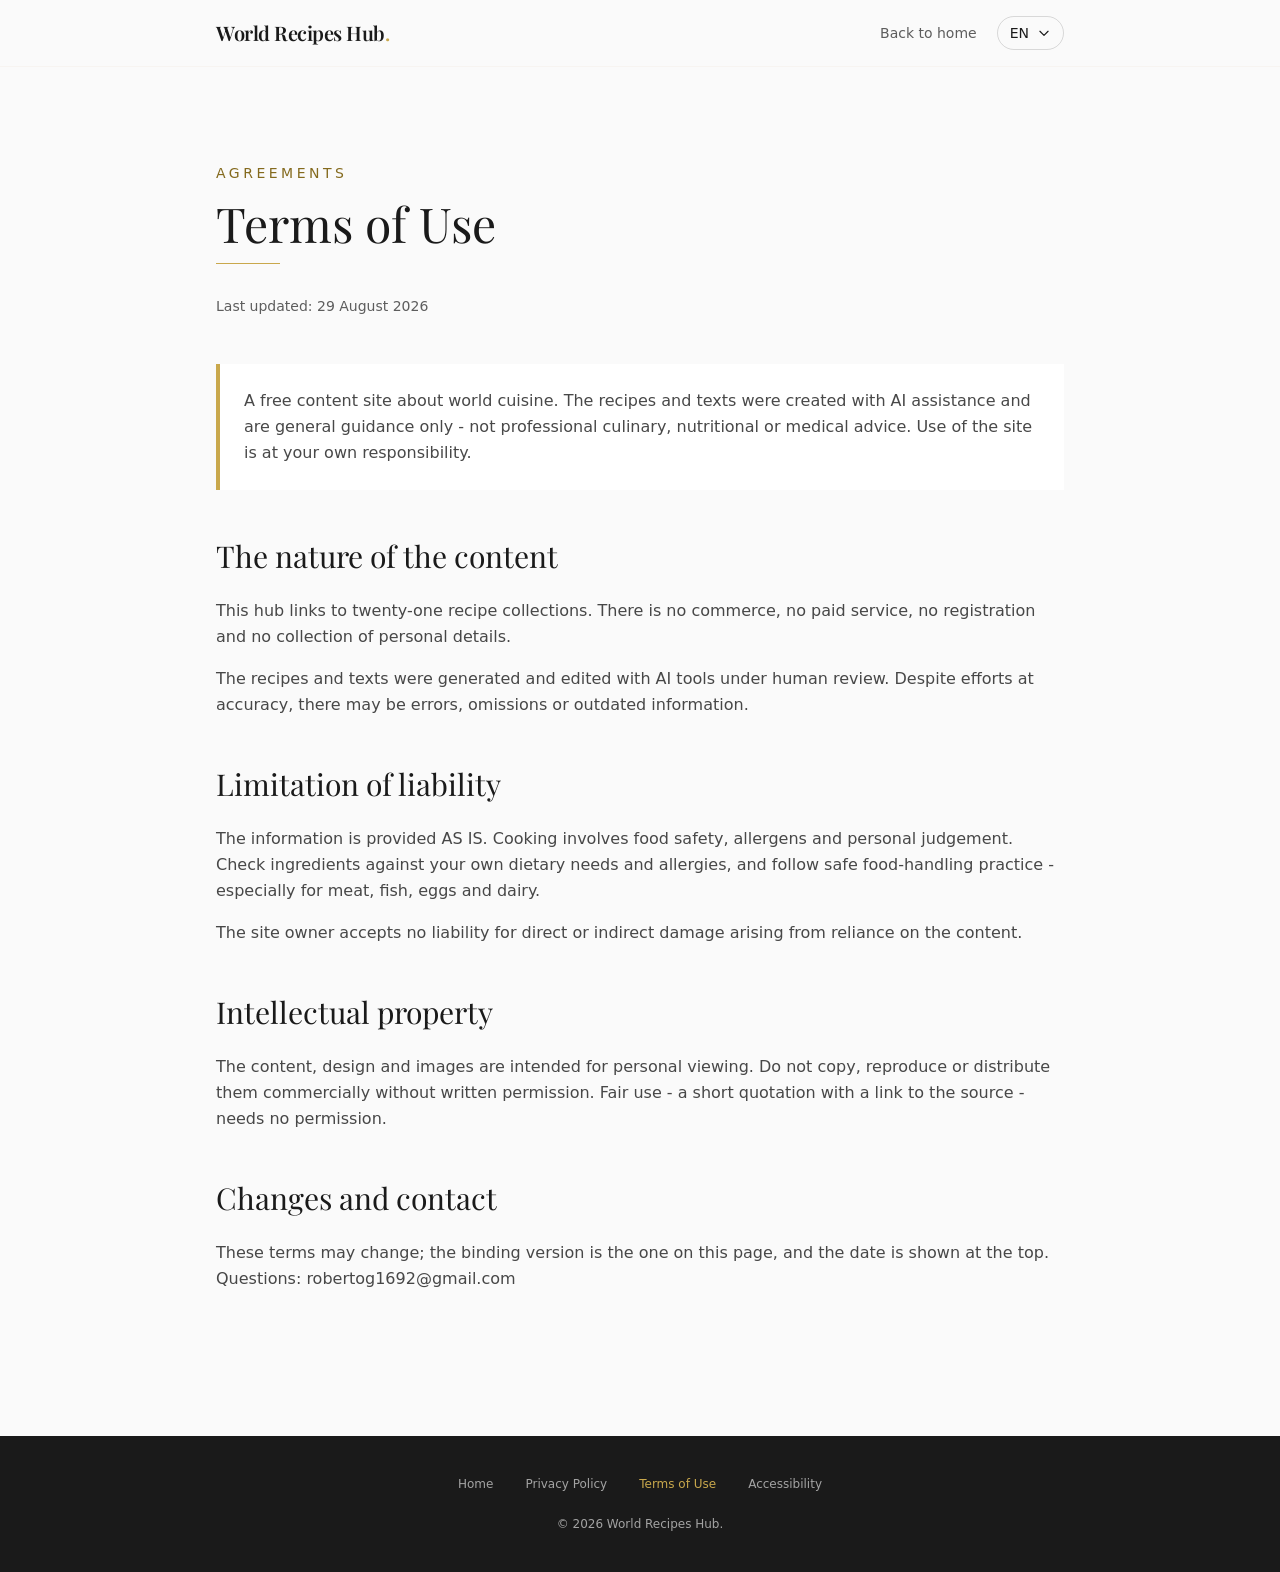
==== commit d9c3b98f: "feat: Romania joins the hub — 21 cuisines Co-Authored-By: Claude Opus 5 <noreply@anthropic.com>" ====
--- a/terms.html
+++ b/terms.html
@@ -41,7 +41,7 @@
         </div>
         <section class="mb-12">
             <h2 class="font-display text-2xl md:text-3xl mb-6" data-en="The nature of the content" data-he="אופי האתר והתוכן">The nature of the content</h2>
-            <p class="text-charcoal/80 leading-relaxed mb-4" data-en="This hub links to twenty recipe collections. There is no commerce, no paid service, no registration and no collection of personal details." data-he="הרכזת מקשרת לעשרים אוספי מתכונים. אין באתר מכירה, שירות בתשלום, הרשמה או איסוף פרטים.">This hub links to twenty recipe collections. There is no commerce, no paid service, no registration and no collection of personal details.</p>
+            <p class="text-charcoal/80 leading-relaxed mb-4" data-en="This hub links to twenty-one recipe collections. There is no commerce, no paid service, no registration and no collection of personal details." data-he="הרכזת מקשרת לעשרים ואחד אוספי מתכונים. אין באתר מכירה, שירות בתשלום, הרשמה או איסוף פרטים.">This hub links to twenty-one recipe collections. There is no commerce, no paid service, no registration and no collection of personal details.</p>
             <p class="text-charcoal/80 leading-relaxed mb-4" data-en="The recipes and texts were generated and edited with AI tools under human review. Despite efforts at accuracy, there may be errors, omissions or outdated information." data-he="המתכונים והטקסטים נוצרו ונערכו בסיוע כלי בינה מלאכותית, בבקרה אנושית. למרות מאמצי הדיוק, ייתכנו אי-דיוקים, השמטות או מידע שאינו מעודכן.">The recipes and texts were generated and edited with AI tools under human review. Despite efforts at accuracy, there may be errors, omissions or outdated information.</p>
         </section>
         <section class="mb-12">
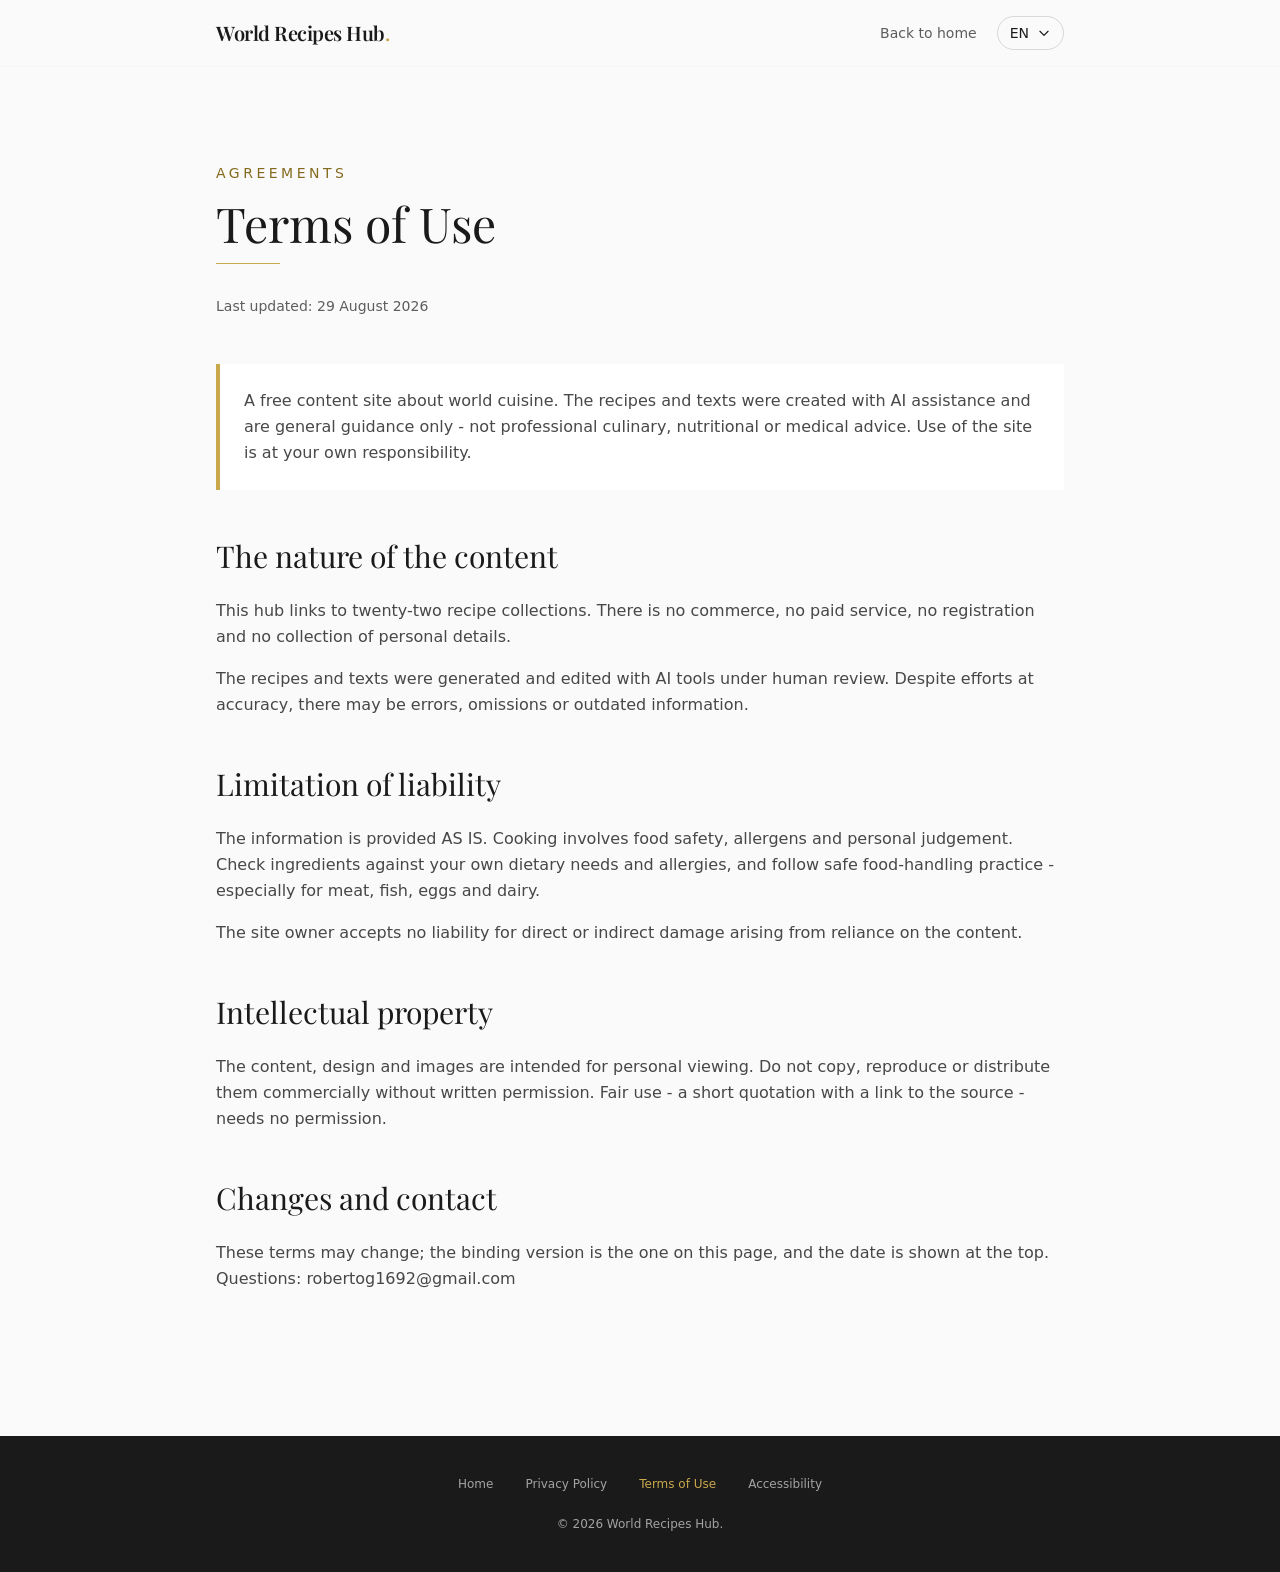
==== commit fffc7659: "docs: Germany joins the hub — 22 cuisines, 1,114 recipes Wave 4 closes with the Ashkenazi cluster co" ====
--- a/terms.html
+++ b/terms.html
@@ -41,7 +41,7 @@
         </div>
         <section class="mb-12">
             <h2 class="font-display text-2xl md:text-3xl mb-6" data-en="The nature of the content" data-he="אופי האתר והתוכן">The nature of the content</h2>
-            <p class="text-charcoal/80 leading-relaxed mb-4" data-en="This hub links to twenty-one recipe collections. There is no commerce, no paid service, no registration and no collection of personal details." data-he="הרכזת מקשרת לעשרים ואחד אוספי מתכונים. אין באתר מכירה, שירות בתשלום, הרשמה או איסוף פרטים.">This hub links to twenty-one recipe collections. There is no commerce, no paid service, no registration and no collection of personal details.</p>
+            <p class="text-charcoal/80 leading-relaxed mb-4" data-en="This hub links to twenty-two recipe collections. There is no commerce, no paid service, no registration and no collection of personal details." data-he="הרכזת מקשרת לעשרים ושניים אוספי מתכונים. אין באתר מכירה, שירות בתשלום, הרשמה או איסוף פרטים.">This hub links to twenty-two recipe collections. There is no commerce, no paid service, no registration and no collection of personal details.</p>
             <p class="text-charcoal/80 leading-relaxed mb-4" data-en="The recipes and texts were generated and edited with AI tools under human review. Despite efforts at accuracy, there may be errors, omissions or outdated information." data-he="המתכונים והטקסטים נוצרו ונערכו בסיוע כלי בינה מלאכותית, בבקרה אנושית. למרות מאמצי הדיוק, ייתכנו אי-דיוקים, השמטות או מידע שאינו מעודכן.">The recipes and texts were generated and edited with AI tools under human review. Despite efforts at accuracy, there may be errors, omissions or outdated information.</p>
         </section>
         <section class="mb-12">
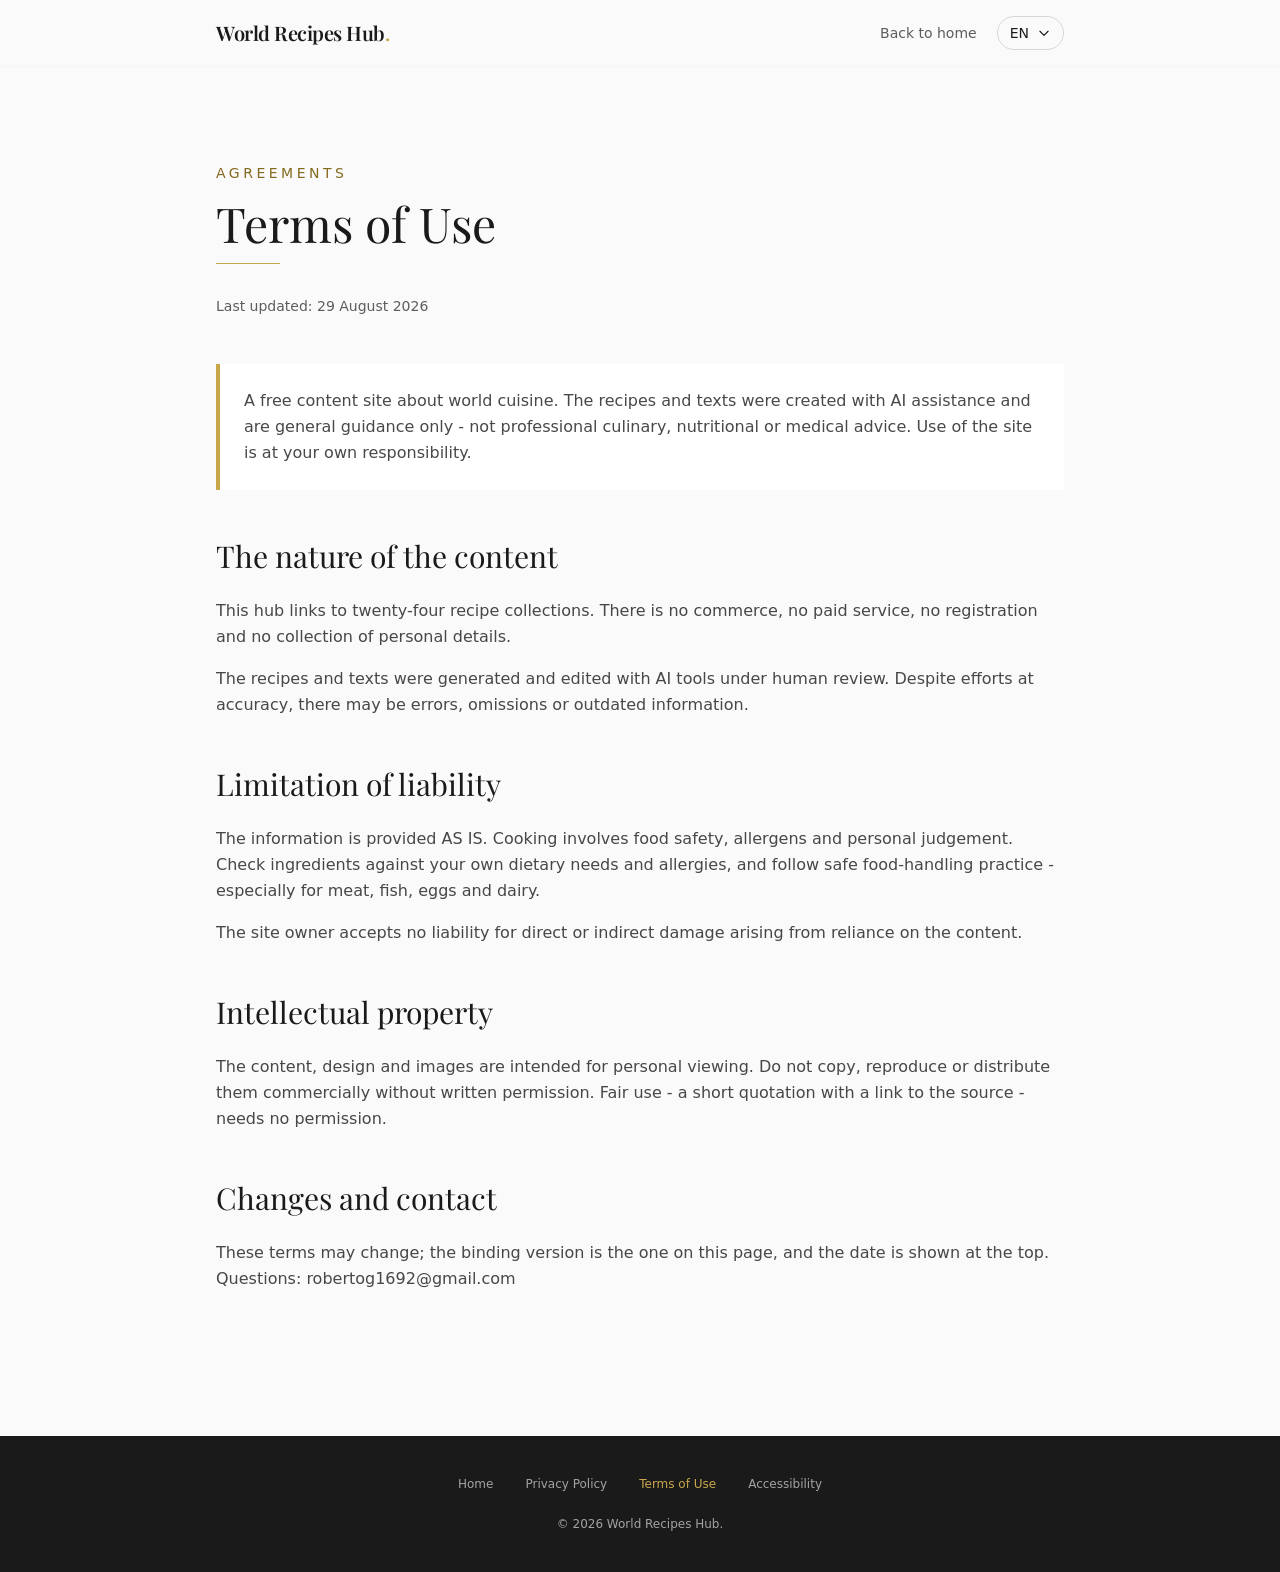
==== commit 1de7d790: "docs: a third section — Cuisines of the Land Druze and Bedouin are kosher-adapted but they are not J" ====
--- a/terms.html
+++ b/terms.html
@@ -41,7 +41,7 @@
         </div>
         <section class="mb-12">
             <h2 class="font-display text-2xl md:text-3xl mb-6" data-en="The nature of the content" data-he="אופי האתר והתוכן">The nature of the content</h2>
-            <p class="text-charcoal/80 leading-relaxed mb-4" data-en="This hub links to twenty-two recipe collections. There is no commerce, no paid service, no registration and no collection of personal details." data-he="הרכזת מקשרת לעשרים ושניים אוספי מתכונים. אין באתר מכירה, שירות בתשלום, הרשמה או איסוף פרטים.">This hub links to twenty-two recipe collections. There is no commerce, no paid service, no registration and no collection of personal details.</p>
+            <p class="text-charcoal/80 leading-relaxed mb-4" data-en="This hub links to twenty-four recipe collections. There is no commerce, no paid service, no registration and no collection of personal details." data-he="הרכזת מקשרת לעשרים וארבעה אוספי מתכונים. אין באתר מכירה, שירות בתשלום, הרשמה או איסוף פרטים.">This hub links to twenty-four recipe collections. There is no commerce, no paid service, no registration and no collection of personal details.</p>
             <p class="text-charcoal/80 leading-relaxed mb-4" data-en="The recipes and texts were generated and edited with AI tools under human review. Despite efforts at accuracy, there may be errors, omissions or outdated information." data-he="המתכונים והטקסטים נוצרו ונערכו בסיוע כלי בינה מלאכותית, בבקרה אנושית. למרות מאמצי הדיוק, ייתכנו אי-דיוקים, השמטות או מידע שאינו מעודכן.">The recipes and texts were generated and edited with AI tools under human review. Despite efforts at accuracy, there may be errors, omissions or outdated information.</p>
         </section>
         <section class="mb-12">
